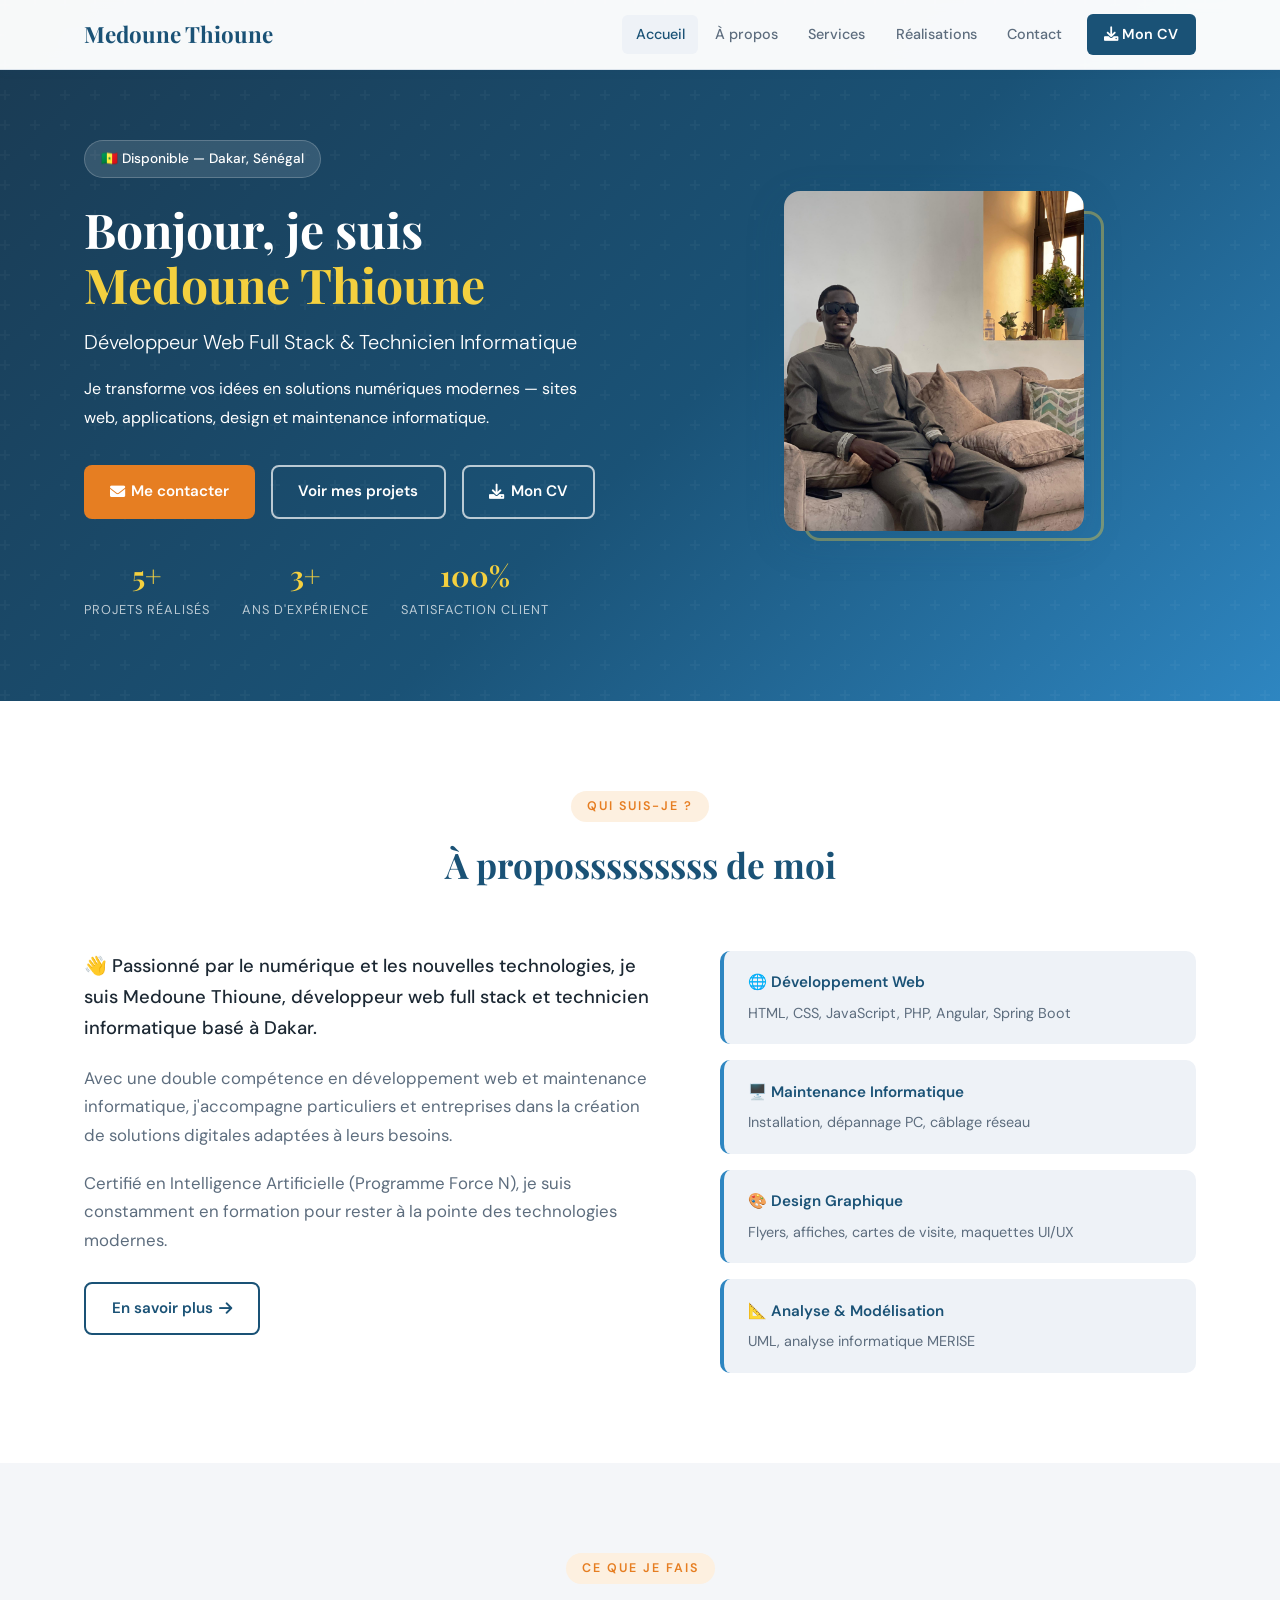
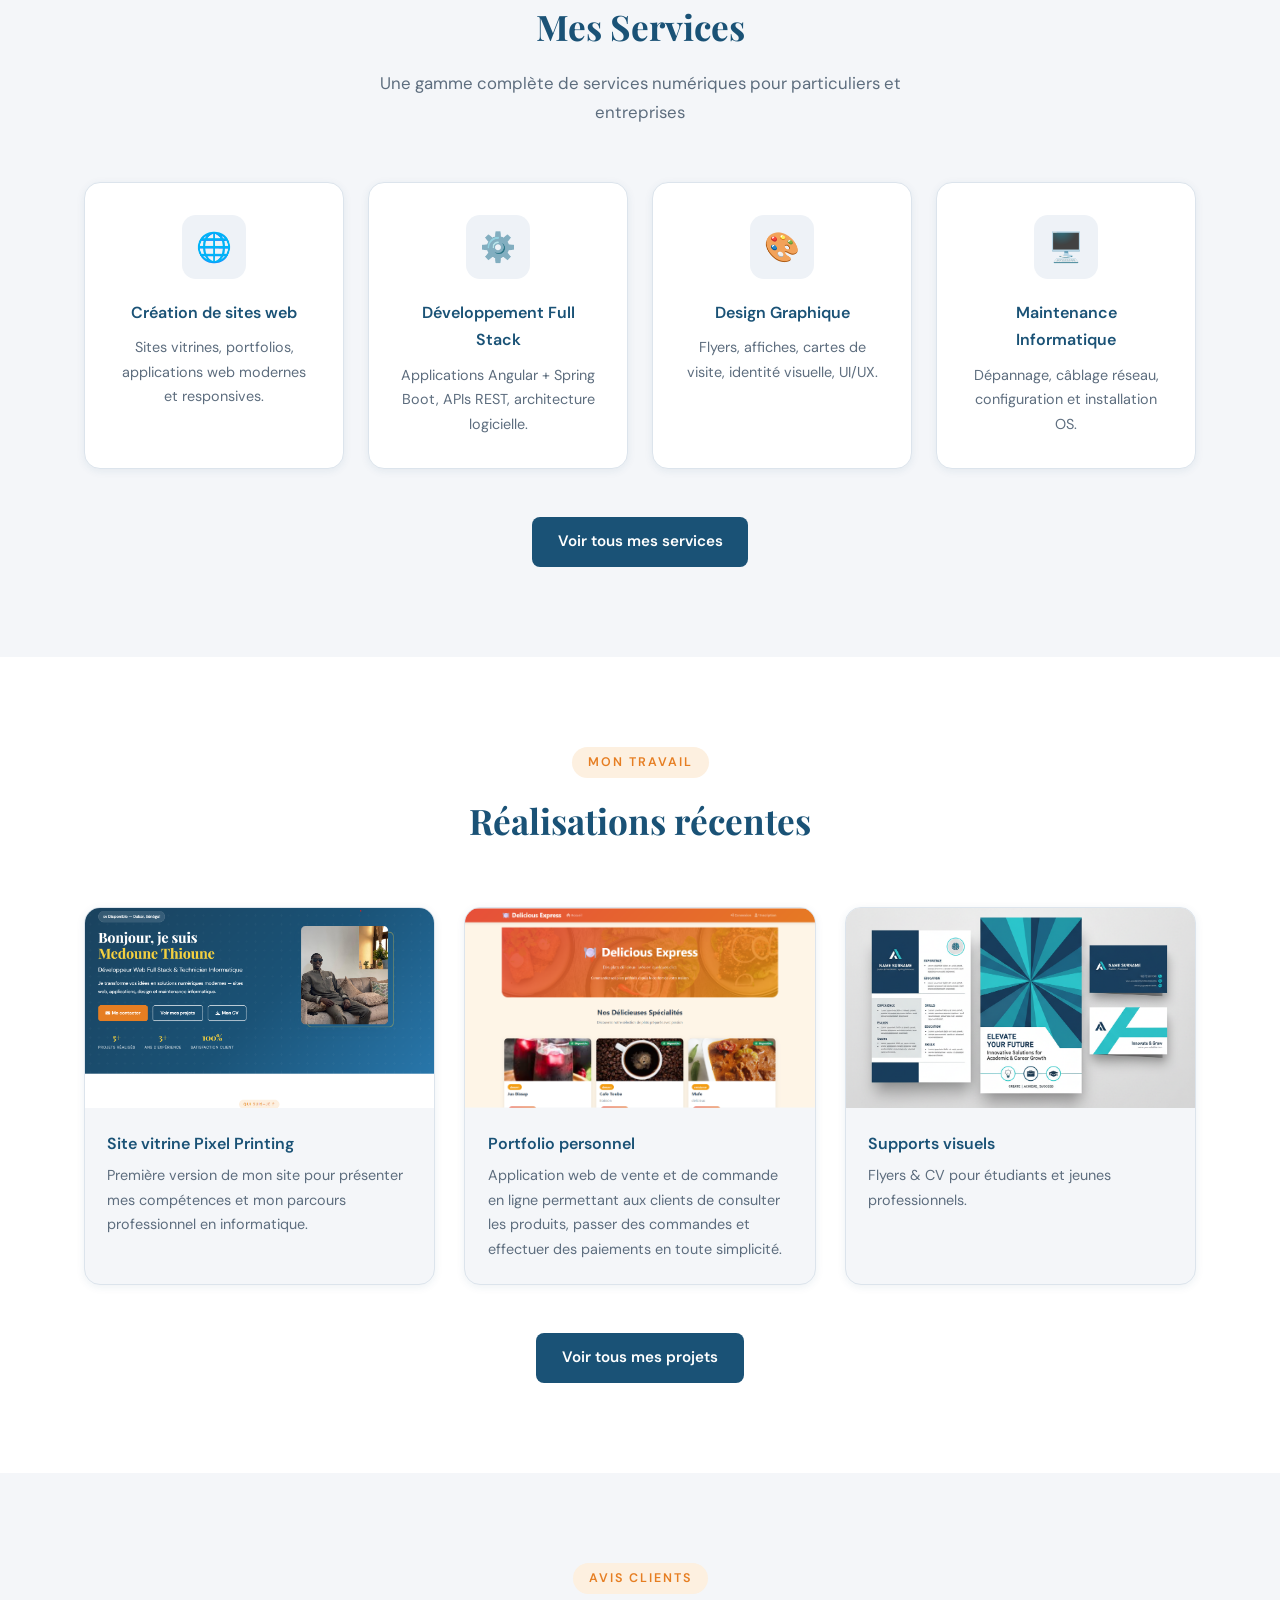
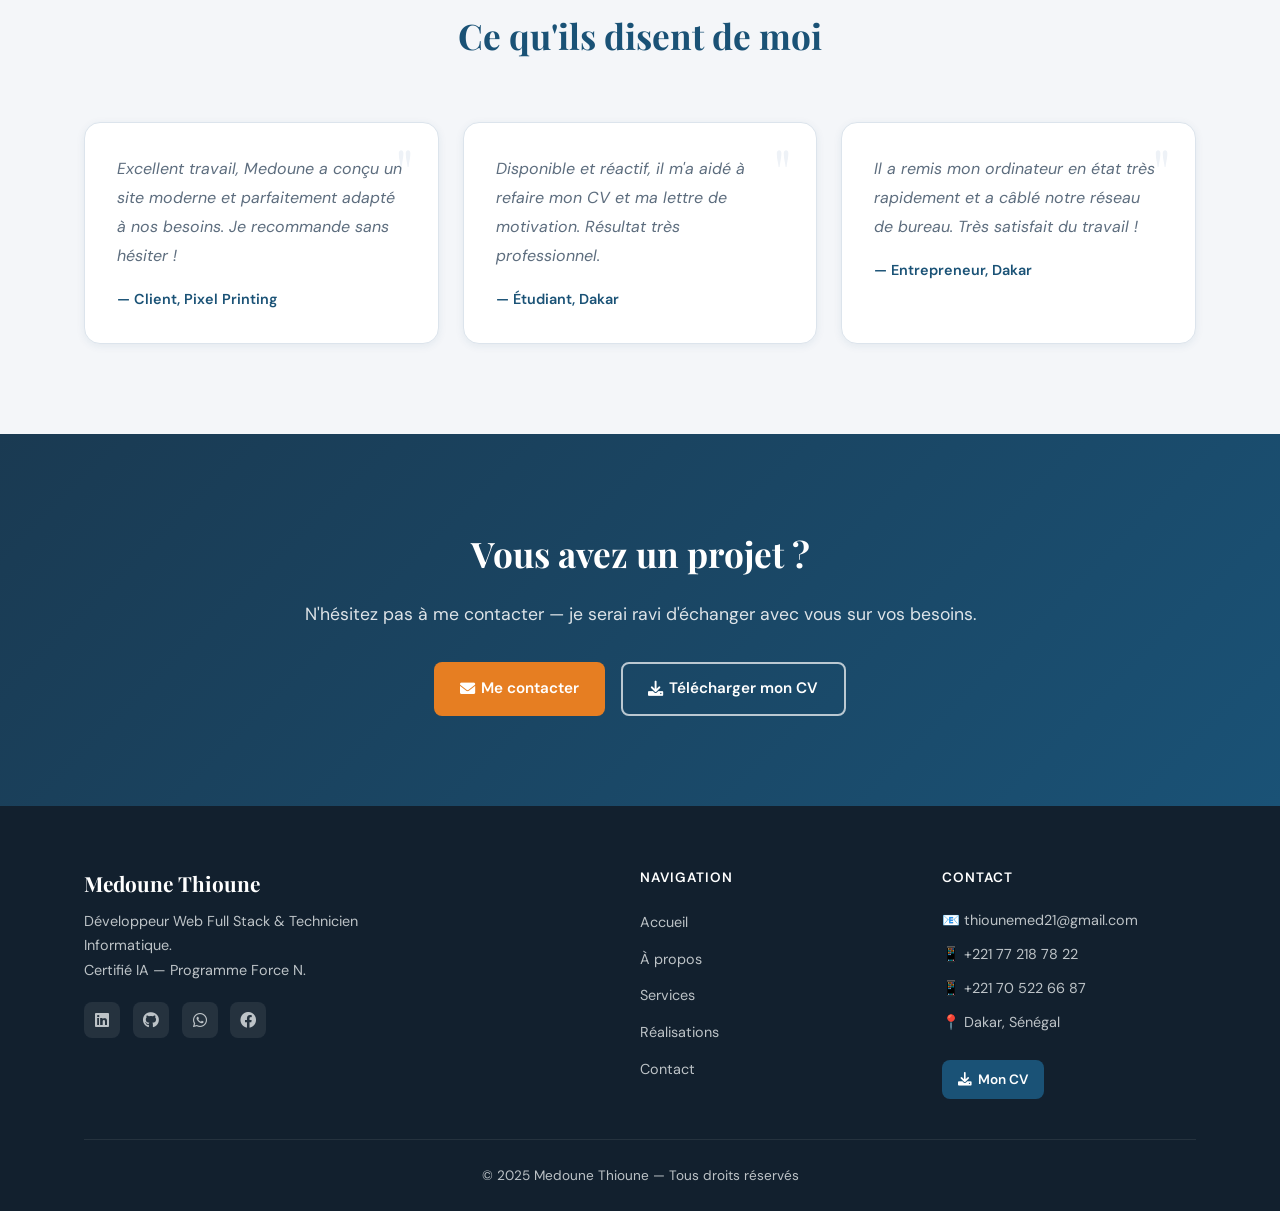
==== index.html @ 851364ec "Initial commit" ====
<!DOCTYPE html>
<html lang="fr">
<head>
  <meta charset="UTF-8">
  <meta name="viewport" content="width=device-width, initial-scale=1.0">
  <title>Medoune Thioune — Développeur Web & Technicien Informatique</title>
  <link rel="stylesheet" href="css/style.css">
  <link href="https://cdnjs.cloudflare.com/ajax/libs/font-awesome/6.0.0/css/all.min.css" rel="stylesheet">
</head>
<body>

  <!-- NAVBAR -->
  <nav class="navbar">
    <div class="nav-container">
      <div class="nav-logo"><a href="index.html">Medoune Thioune</a></div>
      <div class="nav-menu" id="nav-menu">
        <a href="index.html" class="nav-link active">Accueil</a>
        <a href="about.html" class="nav-link">À propos</a>
        <a href="services.html" class="nav-link">Services</a>
        <a href="projects.html" class="nav-link">Réalisations</a>
        <a href="contact.html" class="nav-link">Contact</a>
        <a href="assets/pdf/cv-medoune-thioune.pdf" class="nav-link cta-button" download><i class="fas fa-download"></i> Mon CV</a>
      </div>
      <div class="hamburger" id="hamburger"><span></span><span></span><span></span></div>
    </div>
  </nav>

  <!-- HERO -->
  <section class="hero">
    <div class="hero-container container">
      <div class="hero-content">
        <div class="hero-badge fade-in">🇸🇳 Disponible — Dakar, Sénégal</div>
        <h1 class="hero-title fade-in">Bonjour, je suis<br><span>Medoune Thioune</span></h1>
        <p class="hero-subtitle fade-in">Développeur Web Full Stack & Technicien Informatique</p>
        <p class="hero-description fade-in">Je transforme vos idées en solutions numériques modernes — sites web, applications, design et maintenance informatique.</p>
        <div class="hero-buttons fade-in">
          <a href="contact.html" class="btn btn-accent"><i class="fas fa-envelope"></i> Me contacter</a>
          <a href="projects.html" class="btn btn-outline">Voir mes projets</a>
          <a href="assets/pdf/cv-medoune-thioune.pdf" class="btn btn-outline" download><i class="fas fa-download"></i> Mon CV</a>
        </div>
        <div class="hero-stats fade-in">
          <div class="stat"><div class="stat-number">5+</div><div class="stat-label">Projets réalisés</div></div>
          <div class="stat"><div class="stat-number">3+</div><div class="stat-label">Ans d'expérience</div></div>
          <div class="stat"><div class="stat-number">100%</div><div class="stat-label">Satisfaction client</div></div>
        </div>
      </div>
      <div class="hero-image fade-in">
        <div class="hero-image-wrapper">
          <img src="assets/images/profil2.jpeg" alt="Medoune Thioune">
        </div>
      </div>
    </div>
  </section>

  <!-- À PROPOS PREVIEW -->
  <section class="about-preview">
    <div class="container">
      <div class="section-header">
        <span class="section-label">Qui suis-je ?</span>
        <h2 class="section-title">À proposssssssss de moi</h2>
      </div>
      <div class="about-content">
        <div class="about-text">
          <p class="lead">👋 Passionné par le numérique et les nouvelles technologies, je suis Medoune Thioune, développeur web full stack et technicien informatique basé à Dakar.</p>
          <p>Avec une double compétence en développement web et maintenance informatique, j'accompagne particuliers et entreprises dans la création de solutions digitales adaptées à leurs besoins.</p>
          <p>Certifié en Intelligence Artificielle (Programme Force N), je suis constamment en formation pour rester à la pointe des technologies modernes.</p>
          <a href="about.html" class="btn btn-outline-dark" style="margin-top:0.5rem">En savoir plus <i class="fas fa-arrow-right"></i></a>
        </div>
        <div class="skills-preview">
          <div class="skill-category"><h3>🌐 Développement Web</h3><p>HTML, CSS, JavaScript, PHP, Angular, Spring Boot</p></div>
          <div class="skill-category"><h3>🖥️ Maintenance Informatique</h3><p>Installation, dépannage PC, câblage réseau</p></div>
          <div class="skill-category"><h3>🎨 Design Graphique</h3><p>Flyers, affiches, cartes de visite, maquettes UI/UX</p></div>
          <div class="skill-category"><h3>📐 Analyse & Modélisation</h3><p>UML, analyse informatique MERISE</p></div>
        </div>
      </div>
    </div>
  </section>

  <!-- SERVICES PREVIEW -->
  <section class="services-preview">
    <div class="container">
      <div class="section-header">
        <span class="section-label">Ce que je fais</span>
        <h2 class="section-title">Mes Services</h2>
        <p class="section-subtitle">Une gamme complète de services numériques pour particuliers et entreprises</p>
      </div>
      <div class="services-grid">
        <div class="service-card">
          <div class="service-icon-wrap">🌐</div>
          <h3>Création de sites web</h3>
          <p>Sites vitrines, portfolios, applications web modernes et responsives.</p>
        </div>
        <div class="service-card">
          <div class="service-icon-wrap">⚙️</div>
          <h3>Développement Full Stack</h3>
          <p>Applications Angular + Spring Boot, APIs REST, architecture logicielle.</p>
        </div>
        <div class="service-card">
          <div class="service-icon-wrap">🎨</div>
          <h3>Design Graphique</h3>
          <p>Flyers, affiches, cartes de visite, identité visuelle, UI/UX.</p>
        </div>
        <div class="service-card">
          <div class="service-icon-wrap">🖥️</div>
          <h3>Maintenance Informatique</h3>
          <p>Dépannage, câblage réseau, configuration et installation OS.</p>
        </div>
      </div>
      <div class="text-center"><a href="services.html" class="btn btn-primary">Voir tous mes services</a></div>
    </div>
  </section>

  <!-- PROJETS PREVIEW -->
  <section class="projects-preview">
    <div class="container">
      <div class="section-header">
        <span class="section-label">Mon Travail</span>
        <h2 class="section-title">Réalisations récentes</h2>
      </div>
      <div class="projects-grid">
        <div class="project-card">
          <div class="project-image"><img src="assets/images/project1.png" alt="Site vitrine Pixel Printing"></div>
          <div class="project-info"><h3>Site vitrine Pixel Printing</h3><p>Première version de mon site pour présenter mes compétences et mon parcours professionnel en informatique.</p></div>
        </div>
        <div class="project-card">
          <div class="project-image"><img src="assets/images/project2.png" alt="Portfolio personnel"></div>
          <div class="project-info"><h3>Portfolio personnel </h3><p>Application web de vente et de commande en ligne permettant aux clients de consulter les produits, passer des commandes et effectuer des paiements en toute simplicité.</p></div>
        </div>
        <div class="project-card">
          <div class="project-image"><img src="assets/images/project3.png" alt="Supports visuels"></div>
          <div class="project-info"><h3>Supports visuels</h3><p>Flyers & CV pour étudiants et jeunes professionnels.</p></div>
        </div>
      </div>
      <div class="text-center"><a href="projects.html" class="btn btn-primary">Voir tous mes projets</a></div>
    </div>
  </section>

  <!-- TÉMOIGNAGES -->
  <section class="testimonials">
    <div class="container">
      <div class="section-header">
        <span class="section-label">Avis clients</span>
        <h2 class="section-title">Ce qu'ils disent de moi</h2>
      </div>
      <div class="testimonials-grid">
        <div class="testimonial">
          <p class="testimonial-text">Excellent travail, Medoune a conçu un site moderne et parfaitement adapté à nos besoins. Je recommande sans hésiter !</p>
          <p class="testimonial-author">— Client, Pixel Printing</p>
        </div>
        <div class="testimonial">
          <p class="testimonial-text">Disponible et réactif, il m'a aidé à refaire mon CV et ma lettre de motivation. Résultat très professionnel.</p>
          <p class="testimonial-author">— Étudiant, Dakar</p>
        </div>
        <div class="testimonial">
          <p class="testimonial-text">Il a remis mon ordinateur en état très rapidement et a câblé notre réseau de bureau. Très satisfait du travail !</p>
          <p class="testimonial-author">— Entrepreneur, Dakar</p>
        </div>
      </div>
    </div>
  </section>

  <!-- CTA -->
  <section class="cta-section">
    <div class="container">
      <h2>Vous avez un projet ?</h2>
      <p>N'hésitez pas à me contacter — je serai ravi d'échanger avec vous sur vos besoins.</p>
      <div class="cta-buttons">
        <a href="contact.html" class="btn btn-accent"><i class="fas fa-envelope"></i> Me contacter</a>
        <a href="assets/pdf/cv-medoune-thioune.pdf" class="btn btn-outline" download><i class="fas fa-download"></i> Télécharger mon CV</a>
      </div>
    </div>
  </section>

  <!-- FOOTER -->
  <footer class="footer">
    <div class="container">
      <div class="footer-content">
        <div class="footer-info">
          <h3>Medoune Thioune</h3>
          <p>Développeur Web Full Stack & Technicien Informatique.<br>Certifié IA — Programme Force N.</p>
          <div class="social-links" style="margin-top:1.2rem">
            <a href="#" title="LinkedIn"><i class="fab fa-linkedin"></i></a>
            <a href="#" title="GitHub"><i class="fab fa-github"></i></a>
            <a href="https://wa.me/+221705226687" target="_blank" title="WhatsApp"><i class="fab fa-whatsapp"></i></a>
            <a href="https://www.facebook.com/Pa Medoune Thioune" target="_blank" title="Facebook"><i class="fab fa-facebook"></i></a>
          </div>
        </div>
        <div class="footer-links">
          <h4>Navigation</h4>
          <ul>
            <li><a href="index.html">Accueil</a></li>
            <li><a href="about.html">À propos</a></li>
            <li><a href="services.html">Services</a></li>
            <li><a href="projects.html">Réalisations</a></li>
            <li><a href="contact.html">Contact</a></li>
          </ul>
        </div>
        <div class="footer-contact">
          <h4>Contact</h4>
          <p>📧 thiounemed21@gmail.com</p>
          <p>📱 +221 77 218 78 22</p>
          <p>📱 +221 70 522 66 87</p>
          <p>📍 Dakar, Sénégal</p>
          <a href="assets/pdf/cv-medoune-thioune.pdf" class="btn btn-primary" style="margin-top:1rem;font-size:0.85rem;padding:0.5rem 1rem" download><i class="fas fa-download"></i> Mon CV</a>
        </div>
      </div>
      <div class="footer-bottom"><p>© 2025 Medoune Thioune — Tous droits réservés</p></div>
    </div>
  </footer>

  <script src="js/script.js"></script>
</body>
</html>
---- css/style.css ----
/* ============================
   IMPORTS & VARIABLES
   ============================ */
@import url('https://fonts.googleapis.com/css2?family=Playfair+Display:wght@600;700&family=DM+Sans:ital,opsz,wght@0,9..40,300;0,9..40,400;0,9..40,500;0,9..40,600;1,9..40,400&display=swap');

:root {
  --primary: #1a5276;
  --primary-light: #2e86c1;
  --accent: #e67e22;
  --accent-light: #f39c12;
  --bg: #f4f6f9;
  --bg-white: #ffffff;
  --bg-section: #eef2f7;
  --text: #1c2833;
  --text-muted: #5d6d7e;
  --border: #dce4ec;
  --shadow-sm: 0 2px 8px rgba(26,82,118,0.08);
  --shadow-md: 0 6px 24px rgba(26,82,118,0.12);
  --shadow-lg: 0 12px 40px rgba(26,82,118,0.16);
  --radius: 10px;
  --radius-lg: 16px;
  --font-heading: 'Playfair Display', serif;
  --font-body: 'DM Sans', sans-serif;
  --transition: 0.3s ease;
  --navbar-h: 70px;
}

*, *::before, *::after { margin: 0; padding: 0; box-sizing: border-box; }
html { scroll-behavior: smooth; }
body { font-family: var(--font-body); font-weight: 400; color: var(--text); background-color: var(--bg); line-height: 1.7; -webkit-font-smoothing: antialiased; }
img { display: block; max-width: 100%; }
a { text-decoration: none; color: inherit; }
ul { list-style: none; }

.container { max-width: 1160px; margin: 0 auto; padding: 0 24px; }
.text-center { text-align: center; }

/* ============================
   NAVBAR
   ============================ */
.navbar {
  position: fixed; top: 0; left: 0; right: 0;
  height: var(--navbar-h);
  background: rgba(255,255,255,0.97);
  backdrop-filter: blur(10px);
  border-bottom: 1px solid var(--border);
  z-index: 1000;
  box-shadow: var(--shadow-sm);
}
.nav-container {
  max-width: 1160px; margin: 0 auto; padding: 0 24px;
  height: 100%; display: flex; align-items: center; justify-content: space-between;
}
.nav-logo a { font-family: var(--font-heading); font-size: 1.4rem; font-weight: 700; color: var(--primary); }
.nav-menu { display: flex; align-items: center; gap: 0.2rem; }
.nav-link { padding: 0.45rem 0.85rem; border-radius: 6px; font-size: 0.9rem; font-weight: 500; color: var(--text-muted); transition: color var(--transition), background var(--transition); }
.nav-link:hover, .nav-link.active { color: var(--primary); background: var(--bg-section); }
.nav-link.cta-button { background: var(--primary); color: white !important; padding: 0.5rem 1.1rem; font-weight: 600; margin-left: 0.5rem; }
.nav-link.cta-button:hover { background: var(--primary-light); }
.hamburger { display: none; flex-direction: column; gap: 5px; cursor: pointer; padding: 5px; }
.hamburger span { width: 24px; height: 2px; background: var(--primary); border-radius: 2px; transition: var(--transition); display: block; }

/* ============================
   BUTTONS
   ============================ */
.btn { display: inline-flex; align-items: center; gap: 0.4rem; padding: 0.75rem 1.6rem; border-radius: 8px; font-family: var(--font-body); font-size: 0.95rem; font-weight: 600; cursor: pointer; border: none; transition: all var(--transition); white-space: nowrap; }
.btn-primary { background: var(--primary); color: white; }
.btn-primary:hover { background: var(--primary-light); transform: translateY(-2px); box-shadow: 0 6px 18px rgba(26,82,118,0.3); }
.btn-accent { background: var(--accent); color: white; }
.btn-accent:hover { background: var(--accent-light); transform: translateY(-2px); }
.btn-outline { background: transparent; color: white; border: 2px solid rgba(255,255,255,0.7); }
.btn-outline:hover { background: white; color: var(--primary); transform: translateY(-2px); }
.btn-outline-dark { background: transparent; color: var(--primary); border: 2px solid var(--primary); }
.btn-outline-dark:hover { background: var(--primary); color: white; transform: translateY(-2px); }

/* ============================
   SECTION HEADERS
   ============================ */
.section-header { text-align: center; margin-bottom: 3.5rem; }
.section-label { display: inline-block; font-size: 0.78rem; font-weight: 600; letter-spacing: 2px; text-transform: uppercase; color: var(--accent); background: #fdf0e0; padding: 0.3rem 1rem; border-radius: 20px; margin-bottom: 0.8rem; }
.section-title { font-family: var(--font-heading); font-size: 2.2rem; color: var(--primary); margin-bottom: 0.8rem; }
.section-subtitle { font-size: 1.05rem; color: var(--text-muted); max-width: 560px; margin: 0 auto; }
.page-title { font-family: var(--font-heading); font-size: 2.4rem; color: var(--primary); margin-bottom: 0.6rem; }
.page-subtitle { font-size: 1.1rem; color: var(--text-muted); margin-bottom: 3rem; }

/* ============================
   HERO
   ============================ */
.hero {
  padding: calc(var(--navbar-h) + 70px) 0 80px;
  background: linear-gradient(135deg, #1a3a52 0%, #1a5276 55%, #2e86c1 100%);
  color: white;
  position: relative;
  overflow: hidden;
}
.hero::before {
  content: '';
  position: absolute; inset: 0;
  background: url("data:image/svg+xml,%3Csvg width='60' height='60' viewBox='0 0 60 60' xmlns='http://www.w3.org/2000/svg'%3E%3Cg fill='none' fill-rule='evenodd'%3E%3Cg fill='%23ffffff' fill-opacity='0.03'%3E%3Cpath d='M36 34v-4h-2v4h-4v2h4v4h2v-4h4v-2h-4zm0-30V0h-2v4h-4v2h4v4h2V6h4V4h-4zM6 34v-4H4v4H0v2h4v4h2v-4h4v-2H6zM6 4V0H4v4H0v2h4v4h2V6h4V4H6z'/%3E%3C/g%3E%3C/g%3E%3C/svg%3E");
  pointer-events: none;
}
.hero-container { display: flex; align-items: center; justify-content: space-between; gap: 3rem; }
.hero-content { flex: 1.2; }
.hero-badge { display: inline-flex; align-items: center; gap: 0.4rem; background: rgba(255,255,255,0.12); border: 1px solid rgba(255,255,255,0.2); padding: 0.4rem 1rem; border-radius: 30px; font-size: 0.85rem; font-weight: 500; margin-bottom: 1.5rem; }
.hero-title { font-family: var(--font-heading); font-size: 3rem; line-height: 1.15; margin-bottom: 0.8rem; }
.hero-title span { color: #f4d03f; }
.hero-subtitle { font-size: 1.25rem; font-weight: 300; margin-bottom: 1rem; opacity: 0.9; }
.hero-description { font-size: 1rem; margin-bottom: 2rem; opacity: 0.8; max-width: 500px; line-height: 1.8; }
.hero-buttons { display: flex; gap: 1rem; flex-wrap: wrap; margin-bottom: 2rem; }
.hero-stats { display: flex; gap: 2rem; }
.stat { text-align: center; }
.stat-number { font-family: var(--font-heading); font-size: 1.8rem; font-weight: 700; color: #f4d03f; }
.stat-label { font-size: 0.8rem; opacity: 0.7; text-transform: uppercase; letter-spacing: 1px; }
.hero-image { flex: 1; display: flex; justify-content: center; align-items: center; }
.hero-image-wrapper { position: relative; width: 340px; height: 380px; }
.hero-image-wrapper::before {
  content: '';
  position: absolute;
  width: 300px; height: 330px;
  border: 3px solid rgba(244,208,63,0.4);
  border-radius: var(--radius-lg);
  top: 20px; left: 20px;
  z-index: 0;
}
.hero-image-wrapper img { width: 300px; height: 340px; object-fit: cover; border-radius: var(--radius-lg); position: relative; z-index: 1; box-shadow: var(--shadow-lg); }

/* ============================
   ABOUT PREVIEW (HOME)
   ============================ */
.about-preview { padding: 90px 0; background: var(--bg-white); }
.about-content { display: flex; gap: 4rem; align-items: flex-start; }
.about-text { flex: 1.2; }
.about-text p { margin-bottom: 1.2rem; font-size: 1.05rem; color: var(--text-muted); }
.about-text .lead { font-size: 1.15rem; color: var(--text); font-weight: 500; }
.skills-preview { flex: 1; display: flex; flex-direction: column; gap: 1rem; }
.skill-category { background: var(--bg-section); padding: 1.2rem 1.5rem; border-radius: var(--radius); border-left: 4px solid var(--primary-light); }
.skill-category h3 { font-size: 0.95rem; font-weight: 600; color: var(--primary); margin-bottom: 0.3rem; }
.skill-category p { font-size: 0.9rem; color: var(--text-muted); }

/* ============================
   SERVICES PREVIEW
   ============================ */
.services-preview { padding: 90px 0; background: var(--bg); }
.services-grid { display: grid; grid-template-columns: repeat(auto-fit, minmax(250px, 1fr)); gap: 1.5rem; margin-bottom: 3rem; }
.service-card { background: var(--bg-white); padding: 2rem; border-radius: var(--radius-lg); box-shadow: var(--shadow-sm); text-align: center; transition: all var(--transition); border: 1px solid var(--border); }
.service-card:hover { transform: translateY(-6px); box-shadow: var(--shadow-md); border-color: var(--primary-light); }
.service-icon-wrap { width: 64px; height: 64px; border-radius: 14px; display: flex; align-items: center; justify-content: center; font-size: 1.8rem; margin: 0 auto 1.2rem; background: var(--bg-section); }
.service-card h3 { font-size: 1rem; font-weight: 600; color: var(--primary); margin-bottom: 0.6rem; }
.service-card p { font-size: 0.9rem; color: var(--text-muted); }

/* ============================
   PROJECTS PREVIEW
   ============================ */
.projects-preview { padding: 90px 0; background: var(--bg-white); }
.projects-grid { display: grid; grid-template-columns: repeat(auto-fit, minmax(300px, 1fr)); gap: 1.8rem; margin-bottom: 3rem; }
.project-card { background: var(--bg); border-radius: var(--radius-lg); overflow: hidden; transition: all var(--transition); box-shadow: var(--shadow-sm); border: 1px solid var(--border); }
.project-card:hover { transform: translateY(-6px); box-shadow: var(--shadow-md); }
.project-card .project-image { height: 200px; overflow: hidden; }
.project-card .project-image img { width: 100%; height: 100%; object-fit: cover; transition: transform 0.5s; }
.project-card:hover .project-image img { transform: scale(1.06); }
.project-info { padding: 1.4rem; }
.project-info h3 { font-size: 1rem; font-weight: 600; color: var(--primary); margin-bottom: 0.4rem; }
.project-info p { font-size: 0.9rem; color: var(--text-muted); }

/* ============================
   TESTIMONIALS
   ============================ */
.testimonials { padding: 90px 0; background: var(--bg); }
.testimonials-grid { display: grid; grid-template-columns: repeat(auto-fit, minmax(280px, 1fr)); gap: 1.5rem; }
.testimonial { background: var(--bg-white); padding: 2rem; border-radius: var(--radius-lg); box-shadow: var(--shadow-sm); border: 1px solid var(--border); position: relative; }
.testimonial::before { content: '"'; position: absolute; top: 1rem; right: 1.5rem; font-family: var(--font-heading); font-size: 4rem; color: var(--bg-section); line-height: 1; }
.testimonial-text { font-style: italic; margin-bottom: 1rem; color: var(--text-muted); line-height: 1.8; }
.testimonial-author { font-weight: 600; color: var(--primary); font-size: 0.9rem; }

/* ============================
   CTA SECTION
   ============================ */
.cta-section { padding: 90px 0; background: linear-gradient(135deg, #1a3a52 0%, #1a5276 100%); color: white; text-align: center; }
.cta-section h2 { font-family: var(--font-heading); font-size: 2.2rem; margin-bottom: 1rem; }
.cta-section p { font-size: 1.1rem; opacity: 0.85; margin-bottom: 2rem; }
.cta-buttons { display: flex; gap: 1rem; justify-content: center; flex-wrap: wrap; }

/* ============================
   FOOTER
   ============================ */
.footer { background: #12202e; color: #bdc3c7; padding: 60px 0 24px; }
.footer-content { display: grid; grid-template-columns: 2fr 1fr 1fr; gap: 3rem; margin-bottom: 2.5rem; }
.footer-info h3 { font-family: var(--font-heading); font-size: 1.3rem; color: white; margin-bottom: 0.5rem; }
.footer-info p { font-size: 0.9rem; line-height: 1.7; max-width: 300px; }
.footer-links h4, .footer-contact h4 { font-size: 0.85rem; font-weight: 600; color: white; text-transform: uppercase; letter-spacing: 1px; margin-bottom: 1.2rem; }
.footer-links li { margin-bottom: 0.6rem; }
.footer-links a { font-size: 0.9rem; color: #bdc3c7; transition: color var(--transition); }
.footer-links a:hover { color: white; }
.footer-contact p { font-size: 0.9rem; margin-bottom: 0.6rem; }
.social-links { display: flex; gap: 0.8rem; margin-top: 0.8rem; }
.social-links a { width: 36px; height: 36px; border-radius: 8px; background: rgba(255,255,255,0.08); display: flex; align-items: center; justify-content: center; color: #bdc3c7; font-size: 1rem; transition: all var(--transition); }
.social-links a:hover { background: var(--primary-light); color: white; }
.footer-bottom { border-top: 1px solid rgba(255,255,255,0.08); padding-top: 1.5rem; text-align: center; font-size: 0.85rem; }

/* ============================
   ABOUT PAGE
   ============================ */
.page-hero { padding: calc(var(--navbar-h) + 50px) 0 50px; background: linear-gradient(135deg, #1a3a52 0%, #1a5276 100%); color: white; text-align: center; }
.page-hero .page-title { font-family: var(--font-heading); font-size: 2.6rem; color: white; }
.page-hero .page-subtitle { color: rgba(255,255,255,0.75); margin-top: 0.5rem; }

.about-page { padding: 80px 0; }
.about-page .about-content { display: grid; grid-template-columns: 2fr 1fr; gap: 4rem; align-items: flex-start; }
.about-page .about-image img { width: 100%; border-radius: var(--radius-lg); box-shadow: var(--shadow-lg); }
.intro-text { font-size: 1.15rem; font-weight: 500; color: var(--text); margin-bottom: 1.5rem; }
.about-page p { color: var(--text-muted); margin-bottom: 1rem; }
.skills-section { padding: 80px 0; background: var(--bg-white); }
.skills-grid { display: grid; grid-template-columns: repeat(auto-fit, minmax(280px, 1fr)); gap: 1.5rem; }
.skill-item { background: var(--bg); padding: 1.5rem; border-radius: var(--radius); border-left: 4px solid var(--primary); }
.skill-item h3 { font-size: 0.95rem; font-weight: 600; color: var(--primary); margin-bottom: 0.5rem; }
.skill-item p { font-size: 0.9rem; color: var(--text-muted); }
.tech-tags-section { padding: 70px 0; background: var(--bg); }
.tech-tags { display: flex; flex-wrap: wrap; gap: 0.8rem; justify-content: center; }
.tech-tag-big { display: inline-flex; align-items: center; gap: 0.5rem; background: var(--bg-white); border: 1px solid var(--border); padding: 0.6rem 1.2rem; border-radius: 30px; font-size: 0.9rem; font-weight: 500; color: var(--primary); box-shadow: var(--shadow-sm); transition: all var(--transition); }
.tech-tag-big:hover { background: var(--primary); color: white; border-color: var(--primary); transform: translateY(-2px); }
.cert-section { padding: 70px 0; background: var(--bg-white); }
.cert-card { display: flex; align-items: flex-start; gap: 1.5rem; background: var(--bg-section); padding: 2rem; border-radius: var(--radius-lg); border-left: 5px solid var(--accent); max-width: 700px; margin: 0 auto; }
.cert-icon { font-size: 2.5rem; flex-shrink: 0; }
.cert-info h3 { font-size: 1.1rem; font-weight: 600; color: var(--primary); margin-bottom: 0.4rem; }
.cert-info p { font-size: 0.95rem; color: var(--text-muted); }
.cert-badge { display: inline-block; background: var(--accent); color: white; padding: 0.25rem 0.8rem; border-radius: 20px; font-size: 0.8rem; font-weight: 600; margin-top: 0.6rem; }

/* ============================
   SERVICES PAGE
   ============================ */
.services-page { padding: 80px 0; }
.services-detailed { display: grid; grid-template-columns: 1fr; gap: 2rem; }
.service-detail { background: var(--bg-white); border-radius: var(--radius-lg); box-shadow: var(--shadow-sm); overflow: hidden; border: 1px solid var(--border); transition: box-shadow var(--transition); }
.service-detail:hover { box-shadow: var(--shadow-md); }
.service-header { display: flex; align-items: center; gap: 1.2rem; padding: 1.8rem 2rem; background: var(--bg-section); border-bottom: 1px solid var(--border); }
.service-header .service-icon { font-size: 2.2rem; width: 56px; height: 56px; background: white; border-radius: 12px; display: flex; align-items: center; justify-content: center; box-shadow: var(--shadow-sm); flex-shrink: 0; }
.service-header h2 { font-size: 1.2rem; font-weight: 600; color: var(--primary); }
.service-header p { font-size: 0.9rem; color: var(--text-muted); margin-top: 0.2rem; }
.service-body { padding: 2rem; }
.service-body ul { display: grid; grid-template-columns: 1fr 1fr; gap: 0.6rem; }
.service-body li { display: flex; align-items: center; gap: 0.5rem; font-size: 0.92rem; color: var(--text-muted); }
.service-body li::before { content: '→'; color: var(--primary-light); font-weight: 600; flex-shrink: 0; }

/* ============================
   PROJECTS PAGE
   ============================ */
.projects-page { padding: 80px 0; }
.projects-detailed { display: grid; grid-template-columns: 1fr; gap: 2.5rem; }
.project-detail { display: grid; grid-template-columns: 350px 1fr; background: var(--bg-white); border-radius: var(--radius-lg); overflow: hidden; box-shadow: var(--shadow-sm); border: 1px solid var(--border); transition: box-shadow var(--transition); }
.project-detail:hover { box-shadow: var(--shadow-md); }
.project-detail .project-image { overflow: hidden; }
.project-detail .project-image img { width: 100%; height: 100%; object-fit: cover; transition: transform 0.5s; }
.project-detail:hover .project-image img { transform: scale(1.04); }
.project-detail .project-info { padding: 2.5rem; }
.project-detail h2 { font-family: var(--font-heading); font-size: 1.4rem; color: var(--primary); margin-bottom: 0.8rem; }
.project-detail p { font-size: 0.95rem; color: var(--text-muted); margin-bottom: 1rem; }
.project-detail ul { padding-left: 0; margin: 1rem 0; }
.project-detail li { display: flex; align-items: flex-start; gap: 0.5rem; font-size: 0.9rem; color: var(--text-muted); margin-bottom: 0.4rem; }
.project-detail li::before { content: '✓'; color: var(--primary-light); font-weight: 700; flex-shrink: 0; }
.project-tech { display: flex; flex-wrap: wrap; gap: 0.5rem; margin-top: 1.2rem; }
.tech-tag { display: inline-block; background: #e8f4fc; color: var(--primary); padding: 0.3rem 0.8rem; border-radius: 20px; font-size: 0.82rem; font-weight: 500; }
.projects-cta { text-align: center; padding: 3rem; background: var(--bg-section); border-radius: var(--radius-lg); margin-top: 2rem; }
.projects-cta h2 { font-family: var(--font-heading); font-size: 1.8rem; color: var(--primary); margin-bottom: 0.8rem; }
.projects-cta p { color: var(--text-muted); margin-bottom: 2rem; }

/* ============================
   CONTACT PAGE
   ============================ */
.contact-page { padding: 80px 0; }
.contact-grid { display: grid; grid-template-columns: 1fr 2fr; gap: 3rem; }
.contact-info h2 { font-family: var(--font-heading); font-size: 1.5rem; color: var(--primary); margin-bottom: 1.8rem; }
.contact-item { display: flex; align-items: flex-start; gap: 1rem; margin-bottom: 1.8rem; }
.contact-icon-wrap { width: 44px; height: 44px; border-radius: 10px; background: var(--bg-section); display: flex; align-items: center; justify-content: center; font-size: 1.3rem; flex-shrink: 0; }
.contact-item h3 { font-size: 0.9rem; font-weight: 600; color: var(--primary); margin-bottom: 0.2rem; }
.contact-item p { font-size: 0.9rem; color: var(--text-muted); }
.contact-social { display: flex; gap: 0.6rem; margin-top: 0.4rem; }
.contact-social a { width: 36px; height: 36px; border-radius: 8px; background: var(--bg-section); display: flex; align-items: center; justify-content: center; color: var(--primary); font-size: 1rem; transition: all var(--transition); }
.contact-social a:hover { background: var(--primary); color: white; }
.cv-box { background: var(--bg-section); padding: 1.5rem; border-radius: var(--radius); margin-top: 2rem; }
.cv-box h3 { font-size: 1rem; font-weight: 600; color: var(--primary); margin-bottom: 0.4rem; }
.cv-box p { font-size: 0.88rem; color: var(--text-muted); margin-bottom: 1rem; }
.contact-form-wrap h2 { font-family: var(--font-heading); font-size: 1.5rem; color: var(--primary); margin-bottom: 1.8rem; }
.contact-form { background: var(--bg-white); padding: 2.5rem; border-radius: var(--radius-lg); box-shadow: var(--shadow-sm); border: 1px solid var(--border); }
.form-row { display: grid; grid-template-columns: 1fr 1fr; gap: 1.2rem; }
.form-group { margin-bottom: 1.4rem; }
.form-group label { display: block; font-size: 0.88rem; font-weight: 600; color: var(--primary); margin-bottom: 0.4rem; }
.form-group input, .form-group select, .form-group textarea { width: 100%; padding: 0.75rem 1rem; border: 1.5px solid var(--border); border-radius: 8px; font-family: var(--font-body); font-size: 0.95rem; color: var(--text); background: var(--bg); transition: border-color var(--transition), box-shadow var(--transition); }
.form-group input:focus, .form-group select:focus, .form-group textarea:focus { outline: none; border-color: var(--primary-light); box-shadow: 0 0 0 3px rgba(46,134,193,0.12); background: white; }
.form-group textarea { resize: vertical; min-height: 130px; }

/* ============================
   ANIMATIONS
   ============================ */
@keyframes fadeInUp { from { opacity: 0; transform: translateY(28px); } to { opacity: 1; transform: translateY(0); } }
.fade-in { animation: fadeInUp 0.7s ease forwards; }
.fade-in:nth-child(1) { animation-delay: 0.1s; }
.fade-in:nth-child(2) { animation-delay: 0.25s; }
.fade-in:nth-child(3) { animation-delay: 0.4s; }
.fade-in:nth-child(4) { animation-delay: 0.55s; }
.fade-in:nth-child(5) { animation-delay: 0.7s; }

/* ============================
   RESPONSIVE
   ============================ */
@media (max-width: 900px) {
  .nav-menu { display: none; position: fixed; top: var(--navbar-h); left: 0; right: 0; background: white; flex-direction: column; padding: 1.5rem; gap: 0.4rem; border-bottom: 1px solid var(--border); box-shadow: var(--shadow-md); }
  .nav-menu.open { display: flex; }
  .nav-link.cta-button { margin-left: 0; text-align: center; }
  .hamburger { display: flex; }
  .hero-container { flex-direction: column-reverse; text-align: center; }
  .hero-buttons { justify-content: center; }
  .hero-stats { justify-content: center; }
  .hero-image-wrapper { width: 260px; height: 290px; }
  .hero-image-wrapper img { width: 240px; height: 270px; }
  .about-content { flex-direction: column; }
  .about-page .about-content { grid-template-columns: 1fr; }
  .contact-grid { grid-template-columns: 1fr; }
  .project-detail { grid-template-columns: 1fr; }
  .project-detail .project-image { height: 220px; }
  .footer-content { grid-template-columns: 1fr; gap: 2rem; }
  .form-row { grid-template-columns: 1fr; }
  .service-body ul { grid-template-columns: 1fr; }
}

@media (max-width: 600px) {
  .hero-title { font-size: 2.1rem; }
  .section-title { font-size: 1.8rem; }
  .page-title { font-size: 2rem; }
  .services-grid { grid-template-columns: 1fr; }
  .projects-grid { grid-template-columns: 1fr; }
  .hero-stats { gap: 1.2rem; }
}
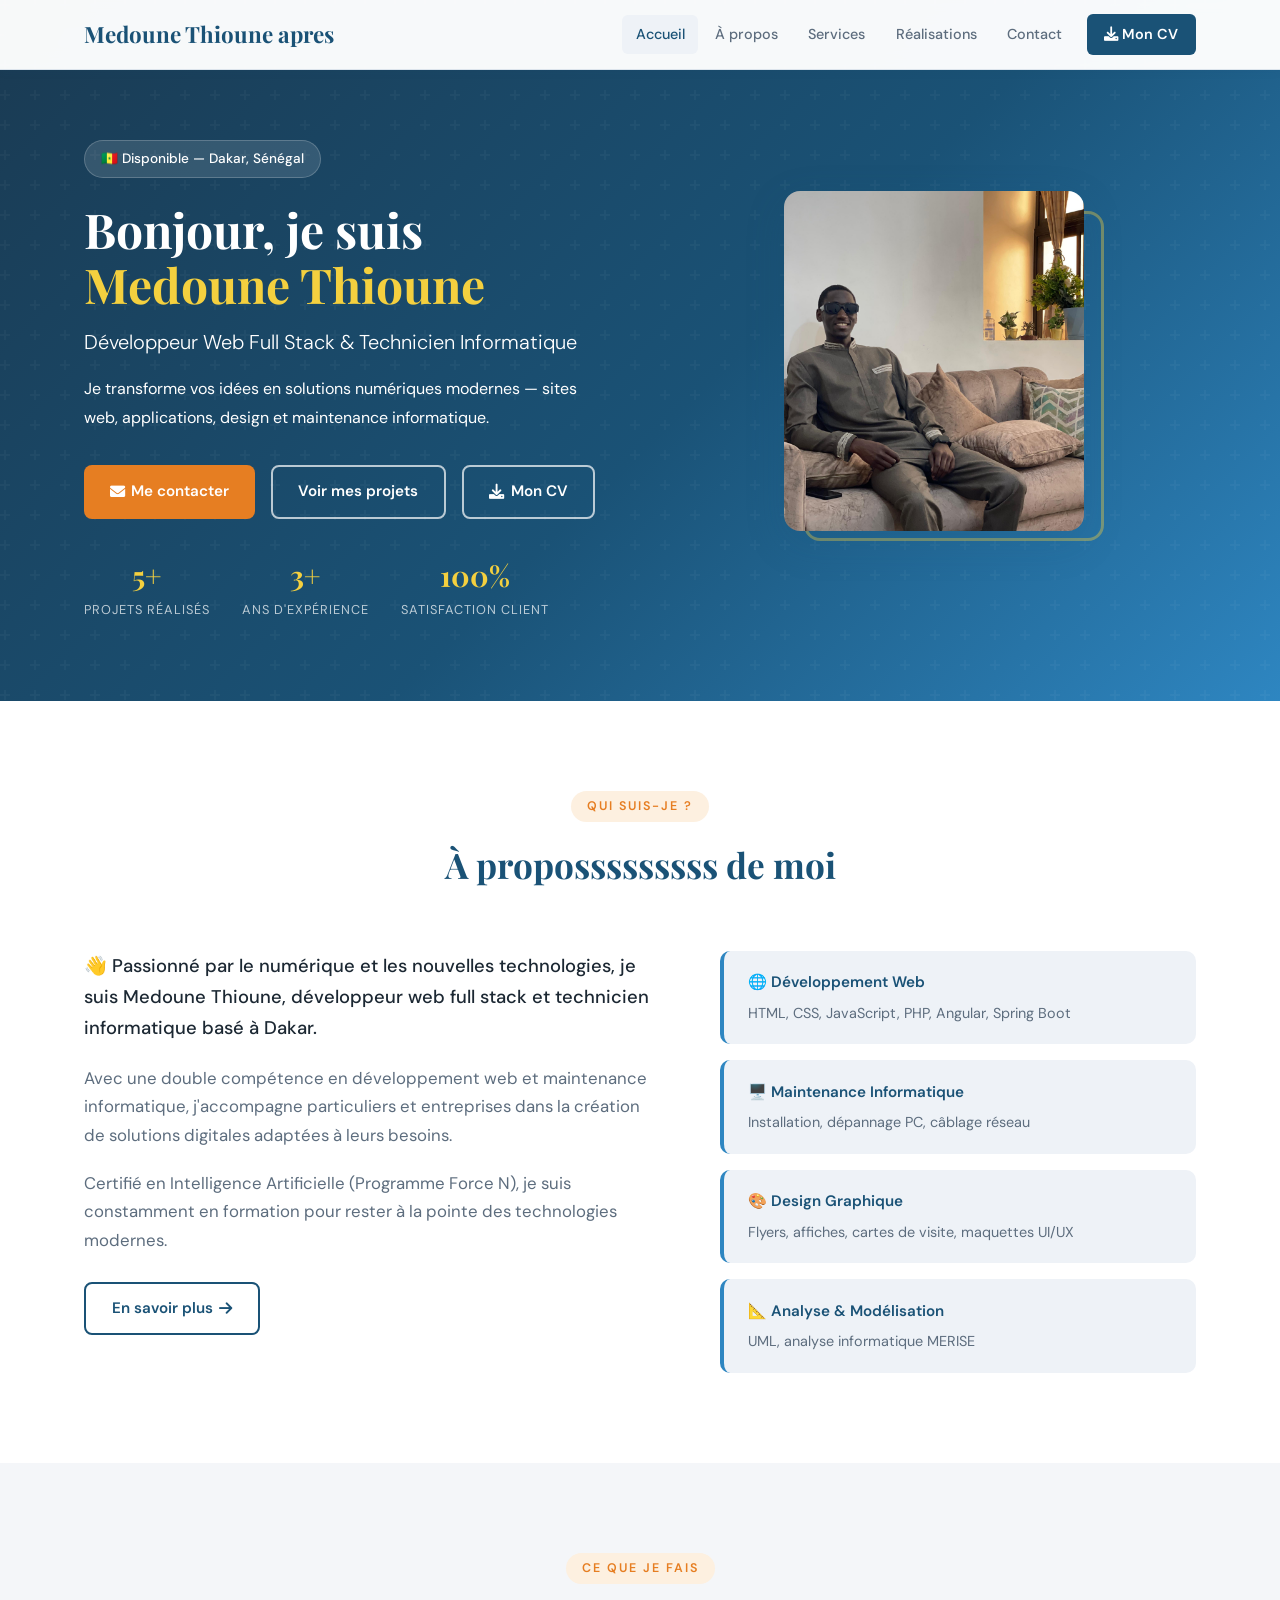
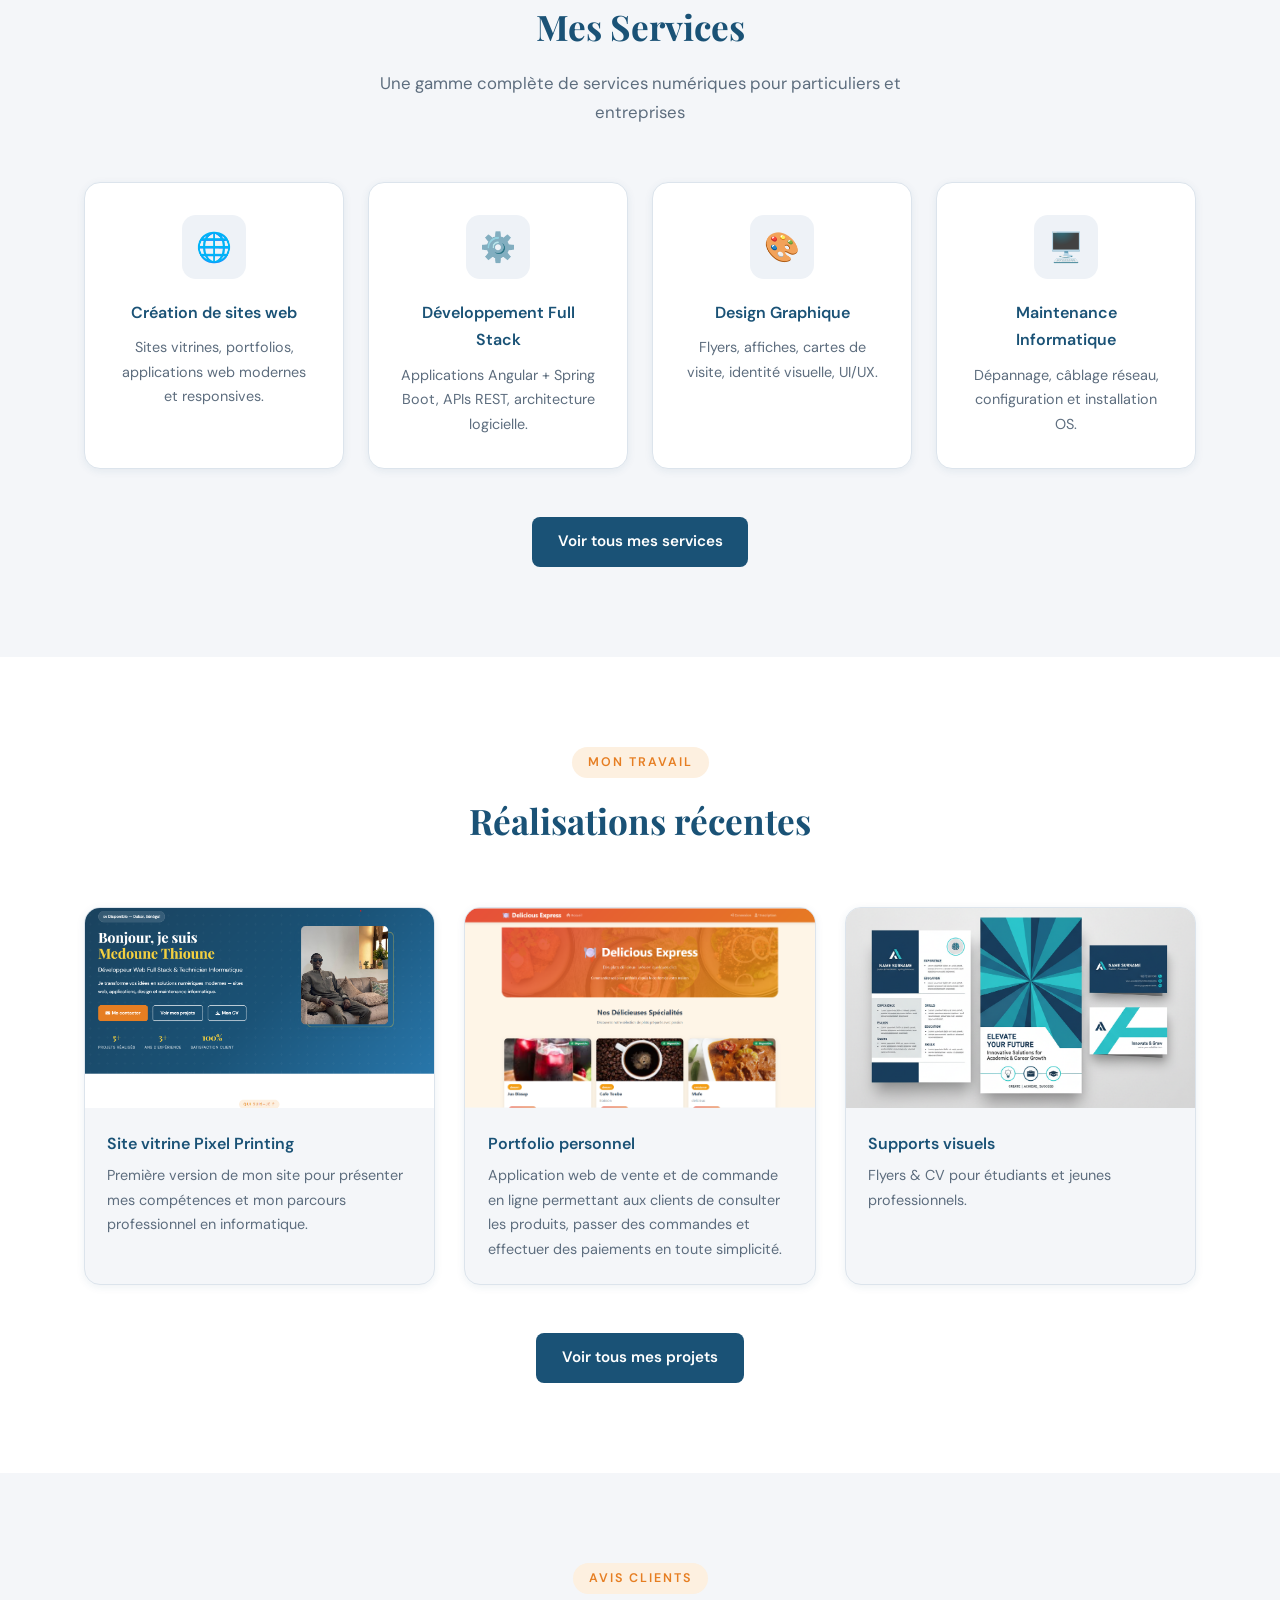
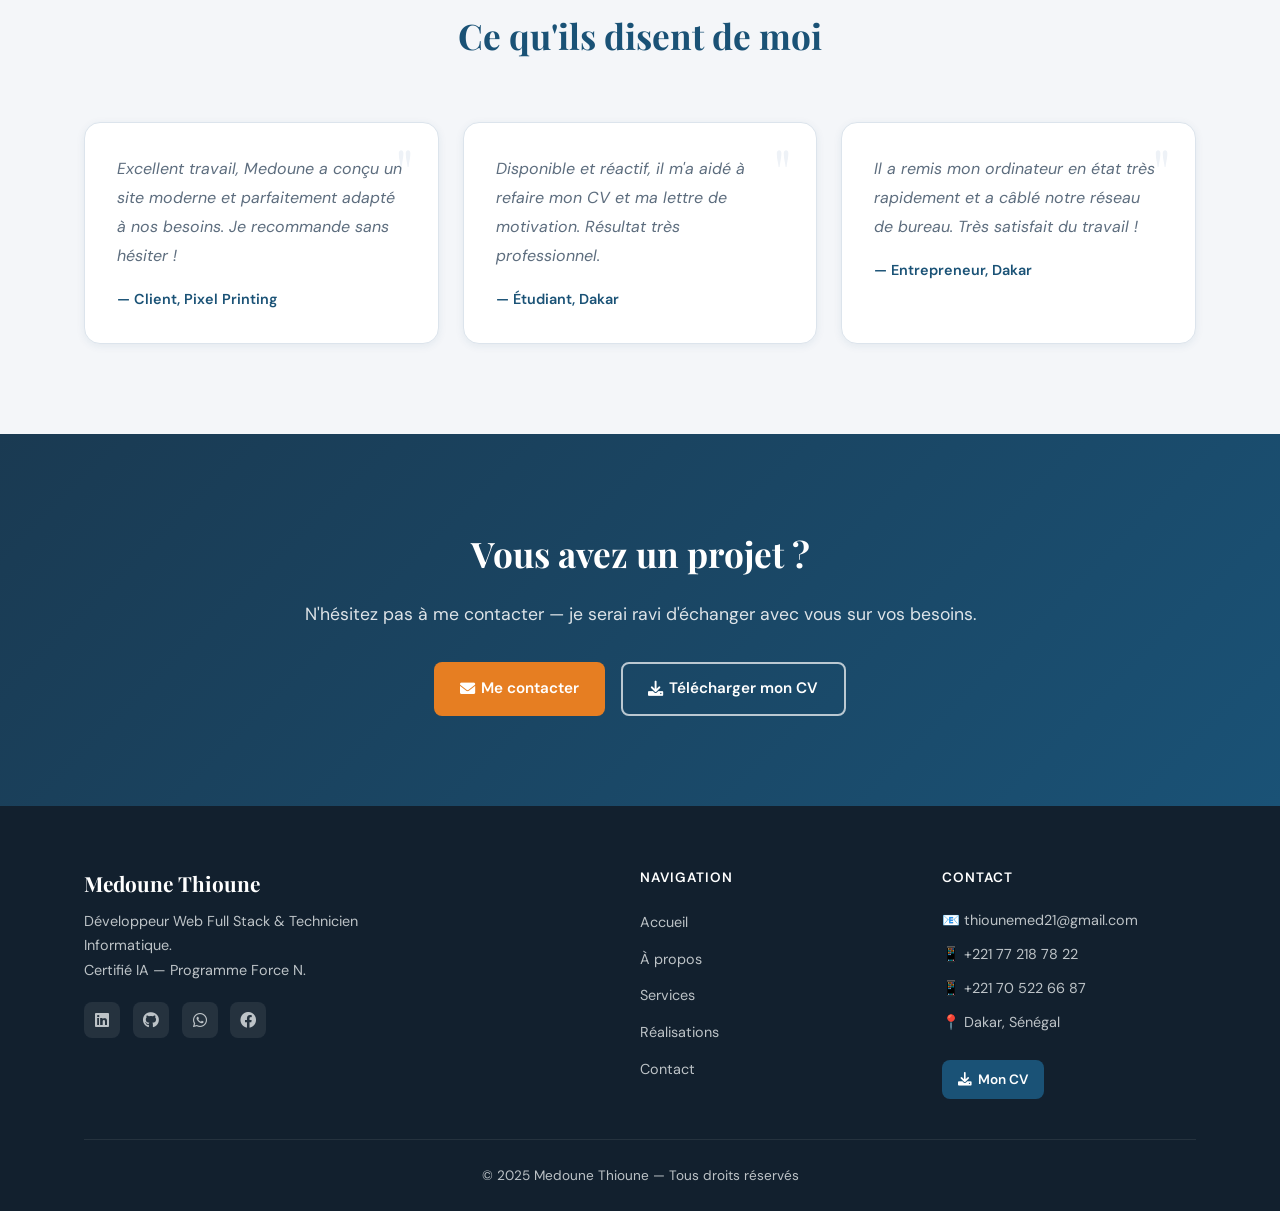
==== commit ea4af99d: "modif 1 index modifier" ====
--- a/index.html
+++ b/index.html
@@ -12,7 +12,7 @@
   <!-- NAVBAR -->
   <nav class="navbar">
     <div class="nav-container">
-      <div class="nav-logo"><a href="index.html">Medoune Thioune</a></div>
+      <div class="nav-logo"><a href="index.html">Medoune Thioune apres</a></div>
       <div class="nav-menu" id="nav-menu">
         <a href="index.html" class="nav-link active">Accueil</a>
         <a href="about.html" class="nav-link">À propos</a>
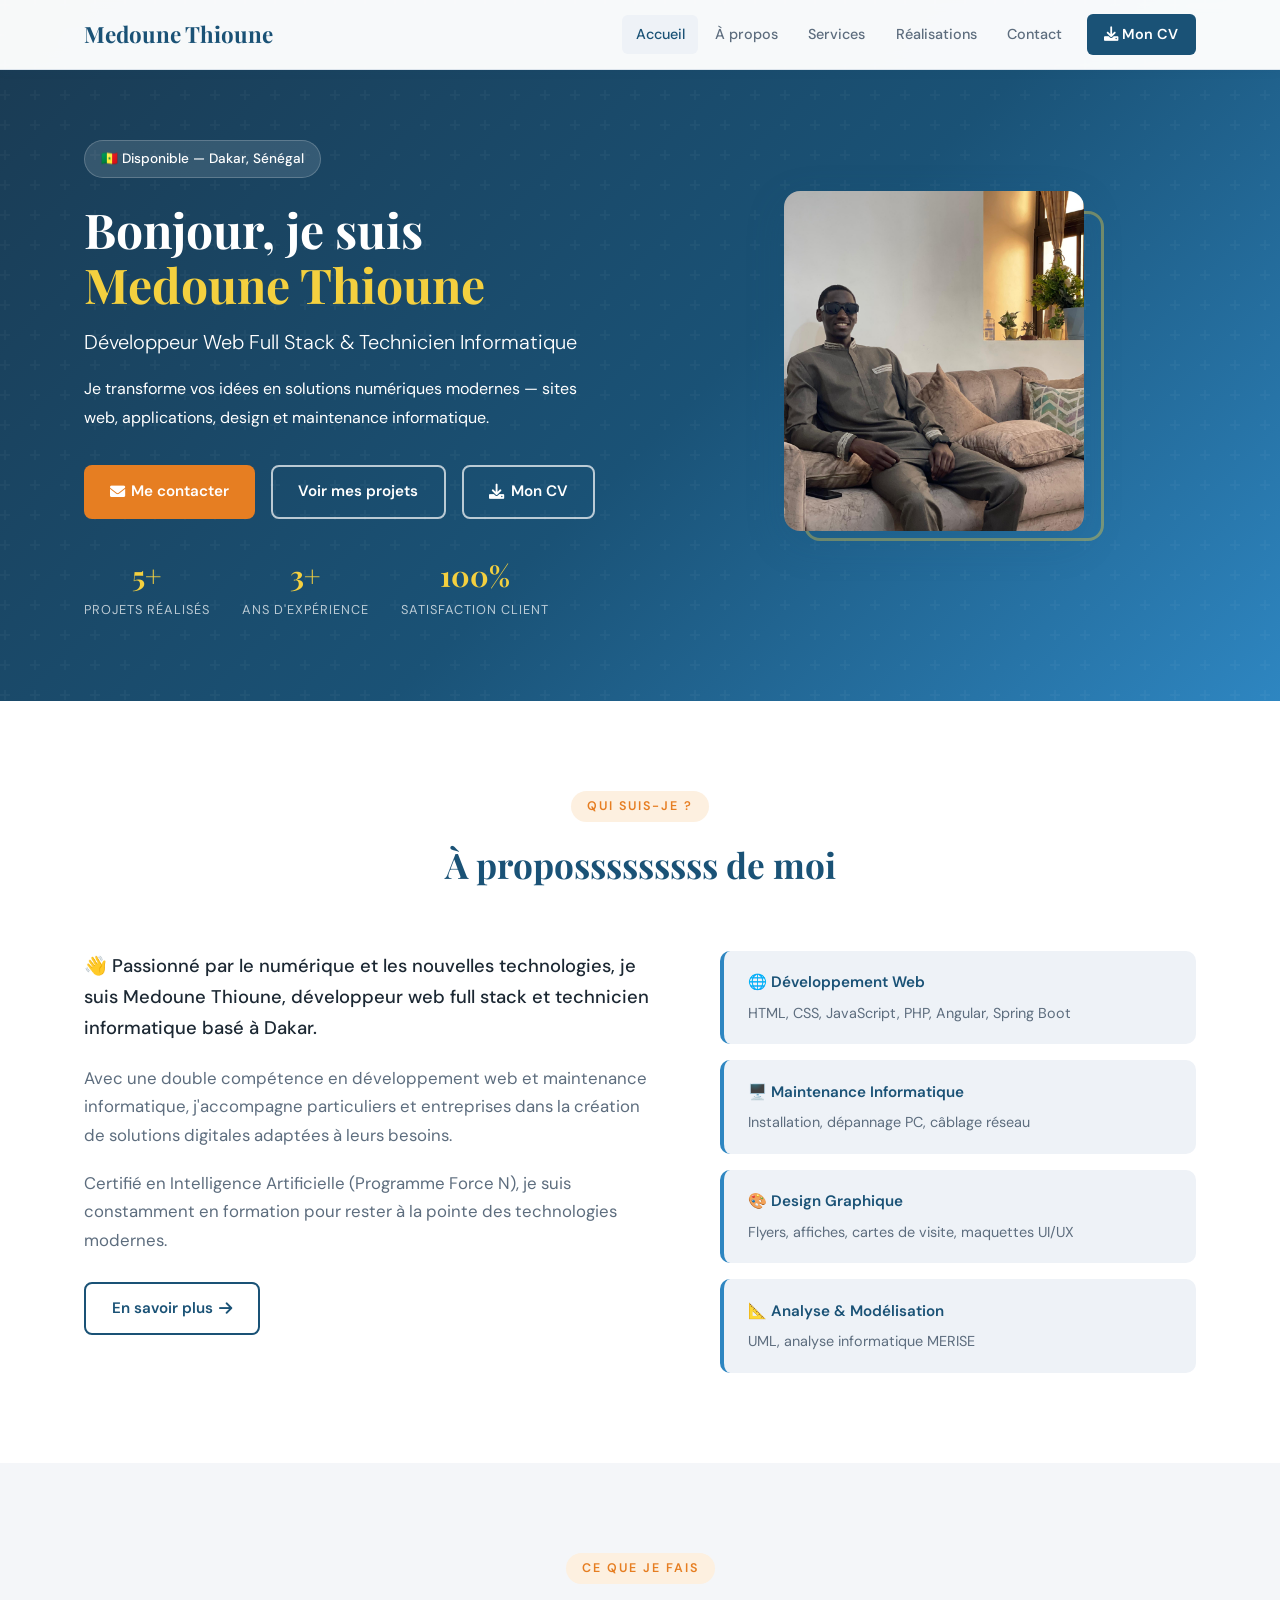
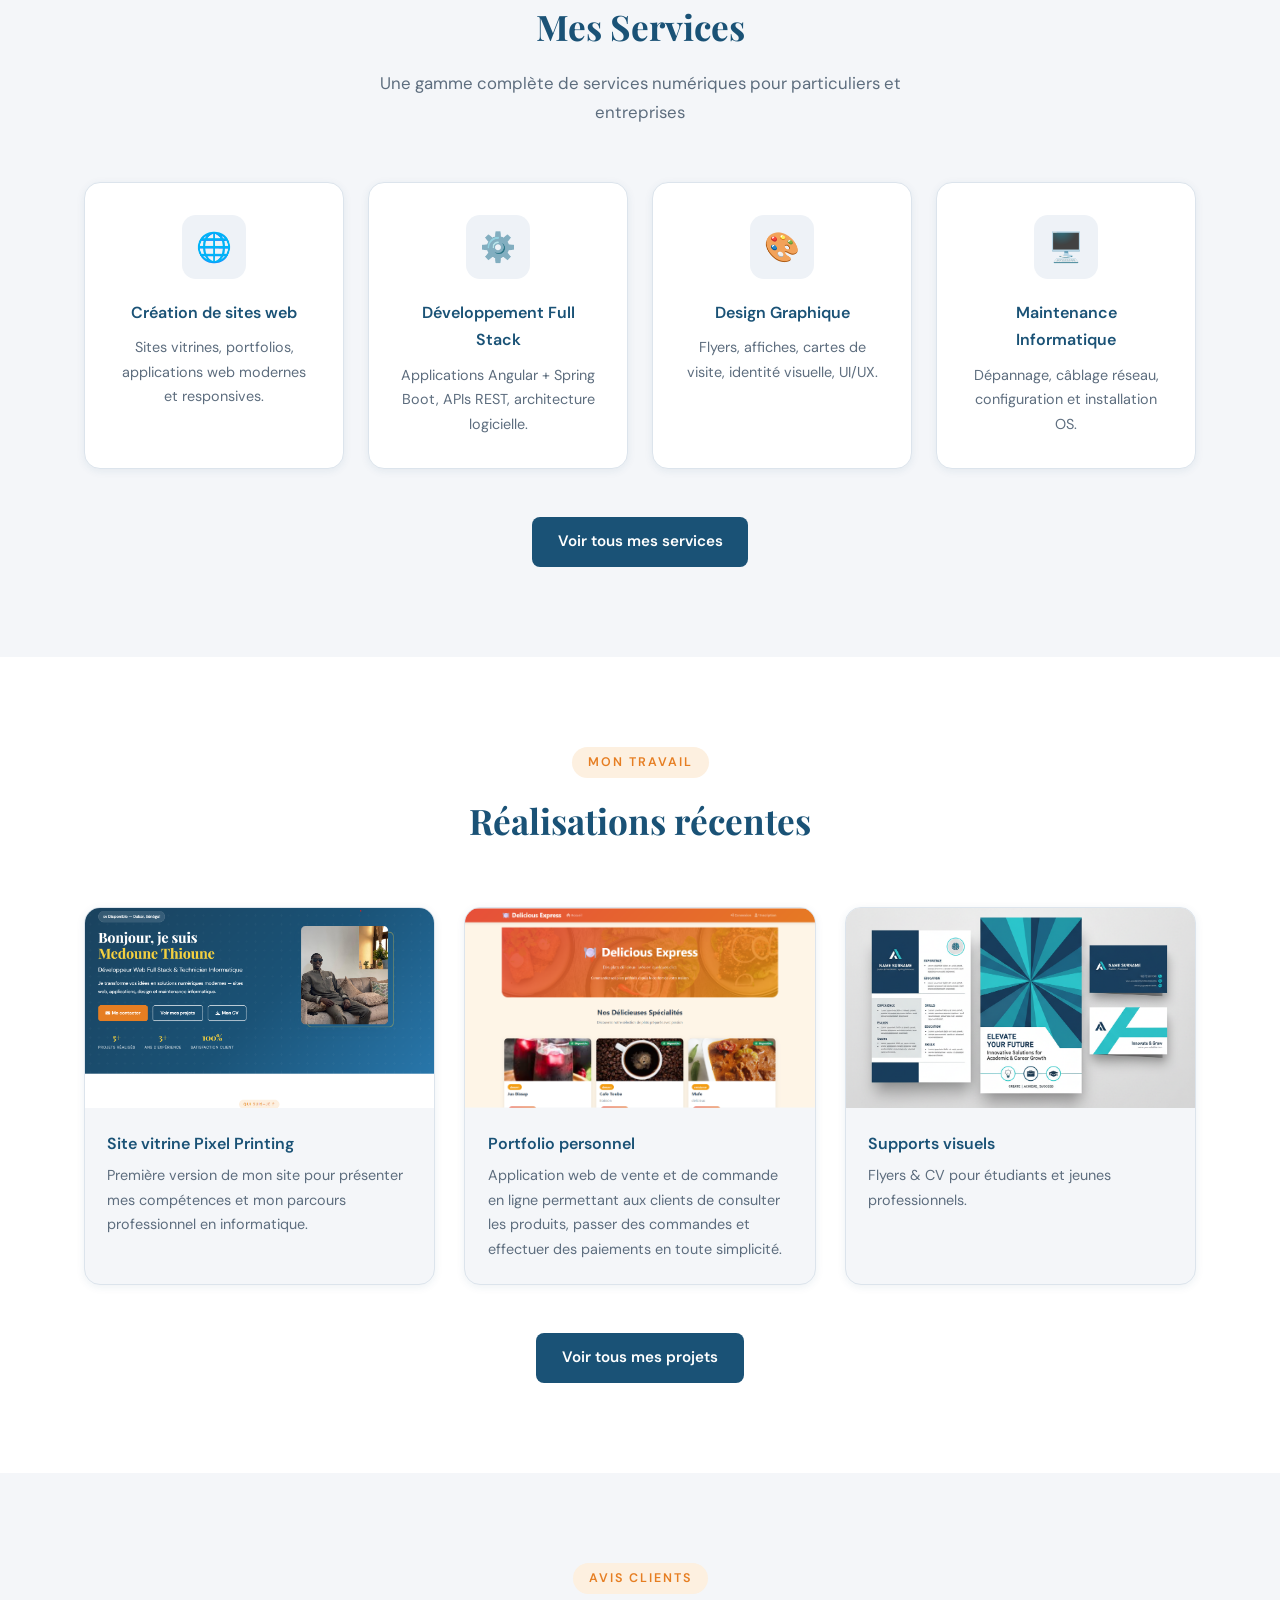
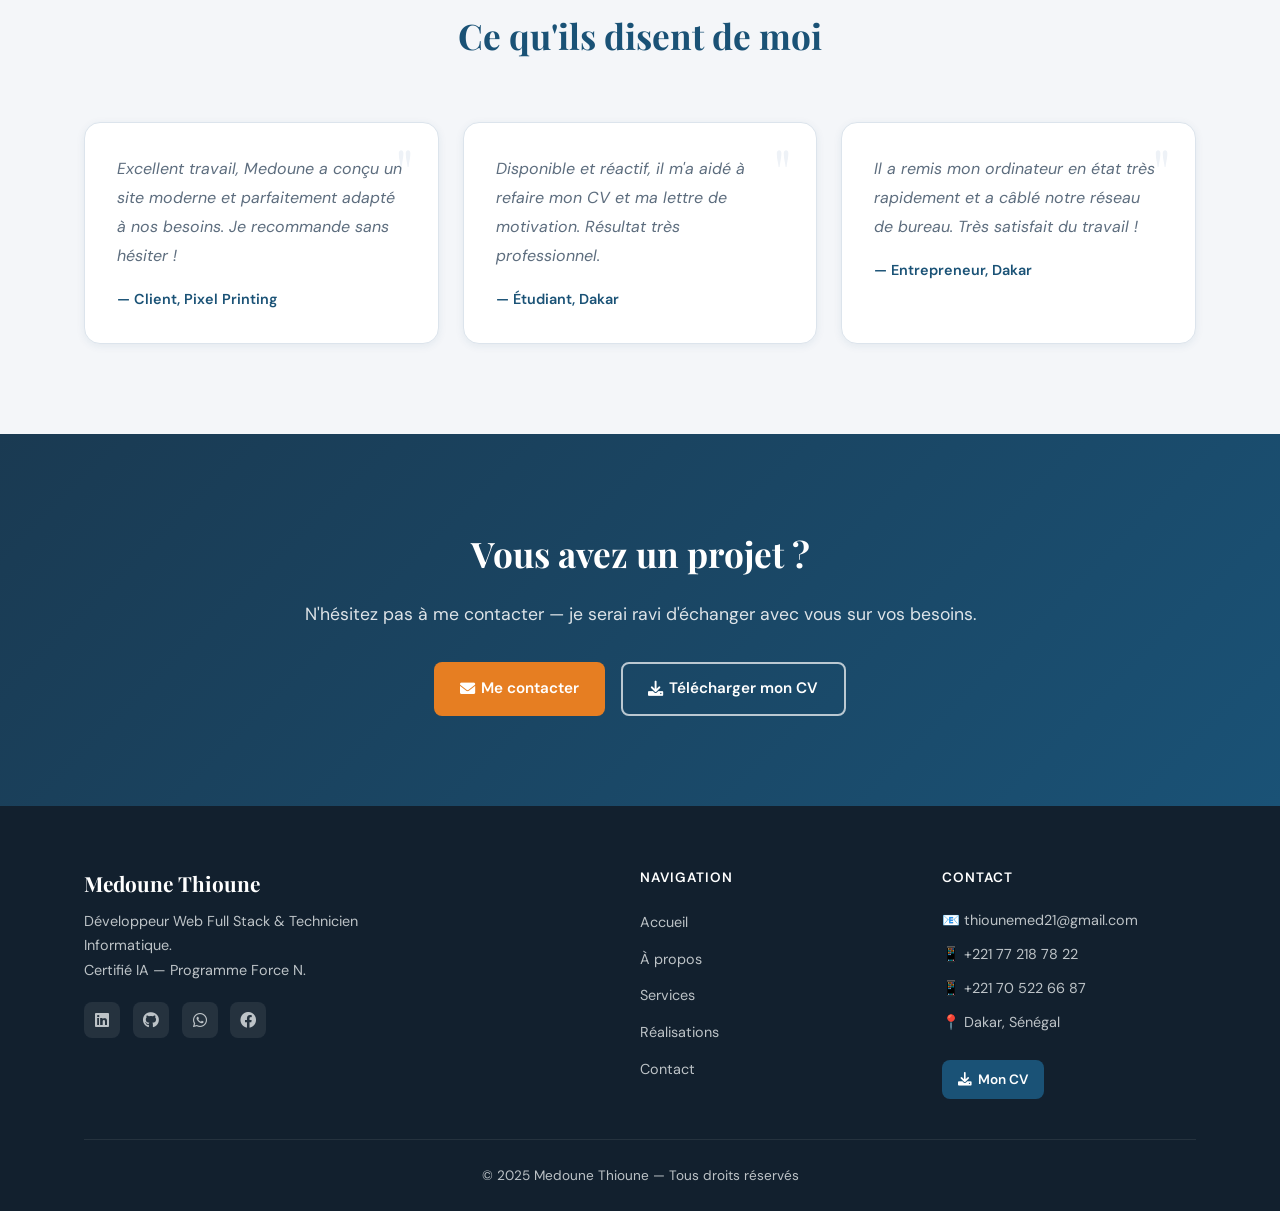
==== commit b2e969a3: "modif 2" ====
--- a/index.html
+++ b/index.html
@@ -12,7 +12,7 @@
   <!-- NAVBAR -->
   <nav class="navbar">
     <div class="nav-container">
-      <div class="nav-logo"><a href="index.html">Medoune Thioune apres</a></div>
+      <div class="nav-logo"><a href="index.html">Medoune Thioune </a></div>
       <div class="nav-menu" id="nav-menu">
         <a href="index.html" class="nav-link active">Accueil</a>
         <a href="about.html" class="nav-link">À propos</a>
